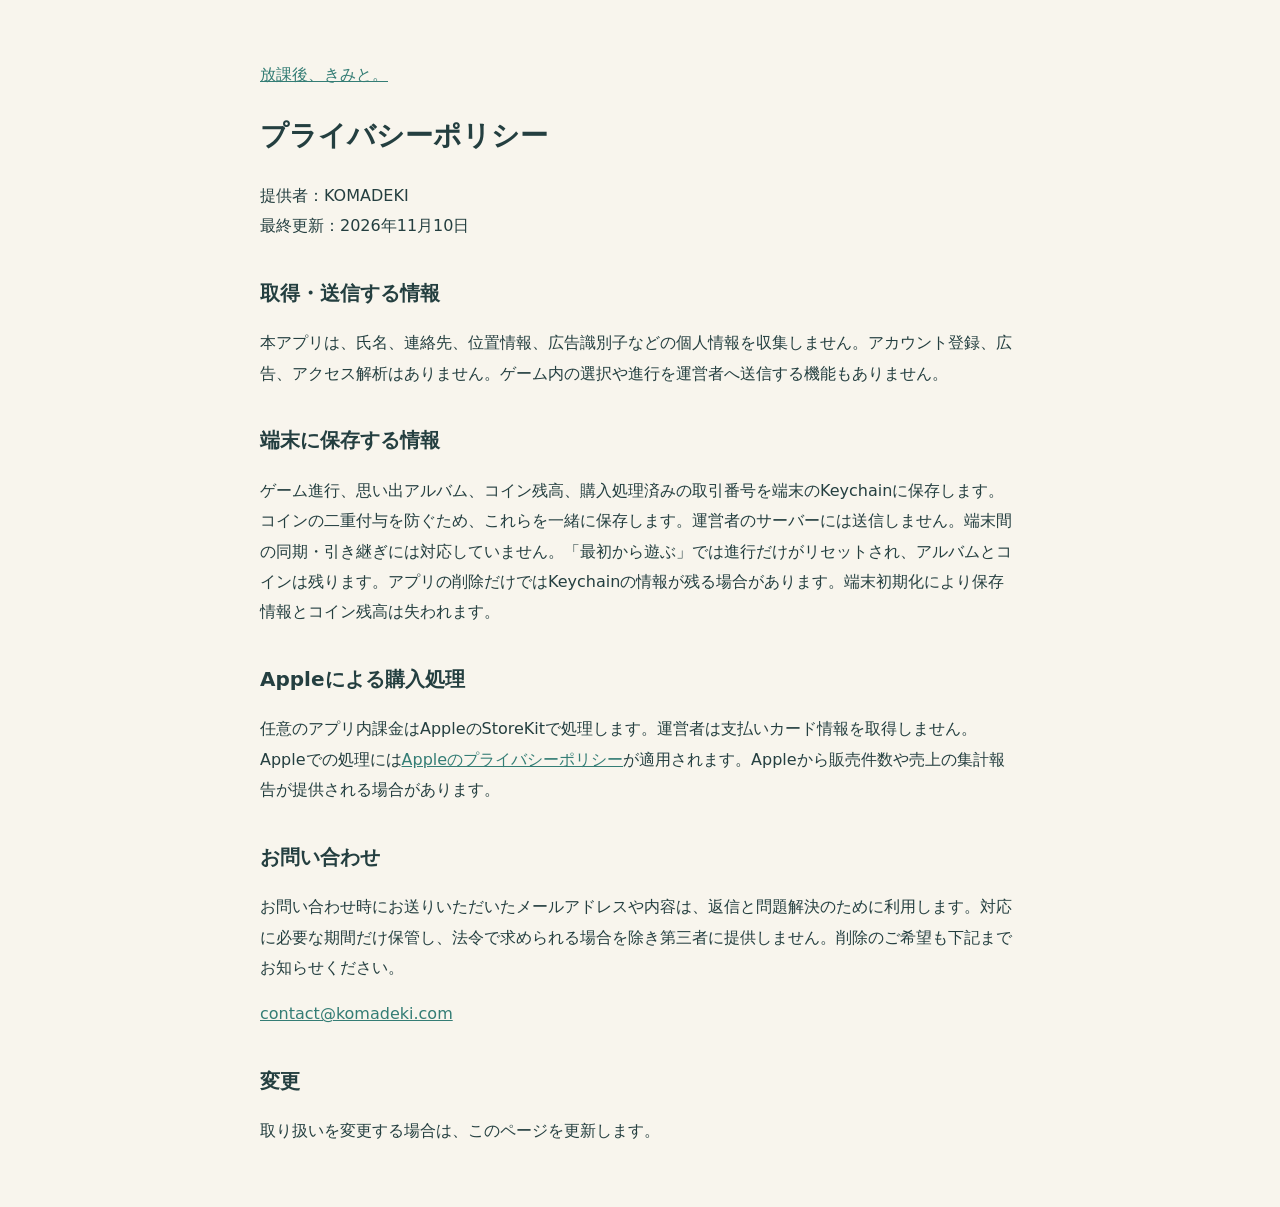
==== privacy.html @ 01fa417b "Publish After School game support and privacy pages" ====
<!doctype html><html lang="ja"><meta charset="utf-8"><meta name="viewport" content="width=device-width,initial-scale=1"><title>プライバシーポリシー｜放課後、きみと。</title><style>body{font:16px/1.9 system-ui,sans-serif;color:#243f40;background:#f8f5ed;max-width:760px;margin:60px auto;padding:0 24px}a{color:#347d75}h1{font-size:28px}h2{font-size:20px;margin-top:32px}</style><a href="./">放課後、きみと。</a><h1>プライバシーポリシー</h1><p>提供者：KOMADEKI<br>最終更新：2026年11月10日</p><h2>取得・送信する情報</h2><p>本アプリは、氏名、連絡先、位置情報、広告識別子などの個人情報を収集しません。アカウント登録、広告、アクセス解析はありません。ゲーム内の選択や進行を運営者へ送信する機能もありません。</p><h2>端末に保存する情報</h2><p>ゲーム進行、思い出アルバム、コイン残高、購入処理済みの取引番号を端末のKeychainに保存します。コインの二重付与を防ぐため、これらを一緒に保存します。運営者のサーバーには送信しません。端末間の同期・引き継ぎには対応していません。「最初から遊ぶ」では進行だけがリセットされ、アルバムとコインは残ります。アプリの削除だけではKeychainの情報が残る場合があります。端末初期化により保存情報とコイン残高は失われます。</p><h2>Appleによる購入処理</h2><p>任意のアプリ内課金はAppleのStoreKitで処理します。運営者は支払いカード情報を取得しません。Appleでの処理には<a href="https://www.apple.com/jp/legal/privacy/">Appleのプライバシーポリシー</a>が適用されます。Appleから販売件数や売上の集計報告が提供される場合があります。</p><h2>お問い合わせ</h2><p>お問い合わせ時にお送りいただいたメールアドレスや内容は、返信と問題解決のために利用します。対応に必要な期間だけ保管し、法令で求められる場合を除き第三者に提供しません。削除のご希望も下記までお知らせください。</p><p><a href="mailto:contact@komadeki.com?subject=放課後、きみと。：お問い合わせ">contact@komadeki.com</a></p><h2>変更</h2><p>取り扱いを変更する場合は、このページを更新します。</p></html>
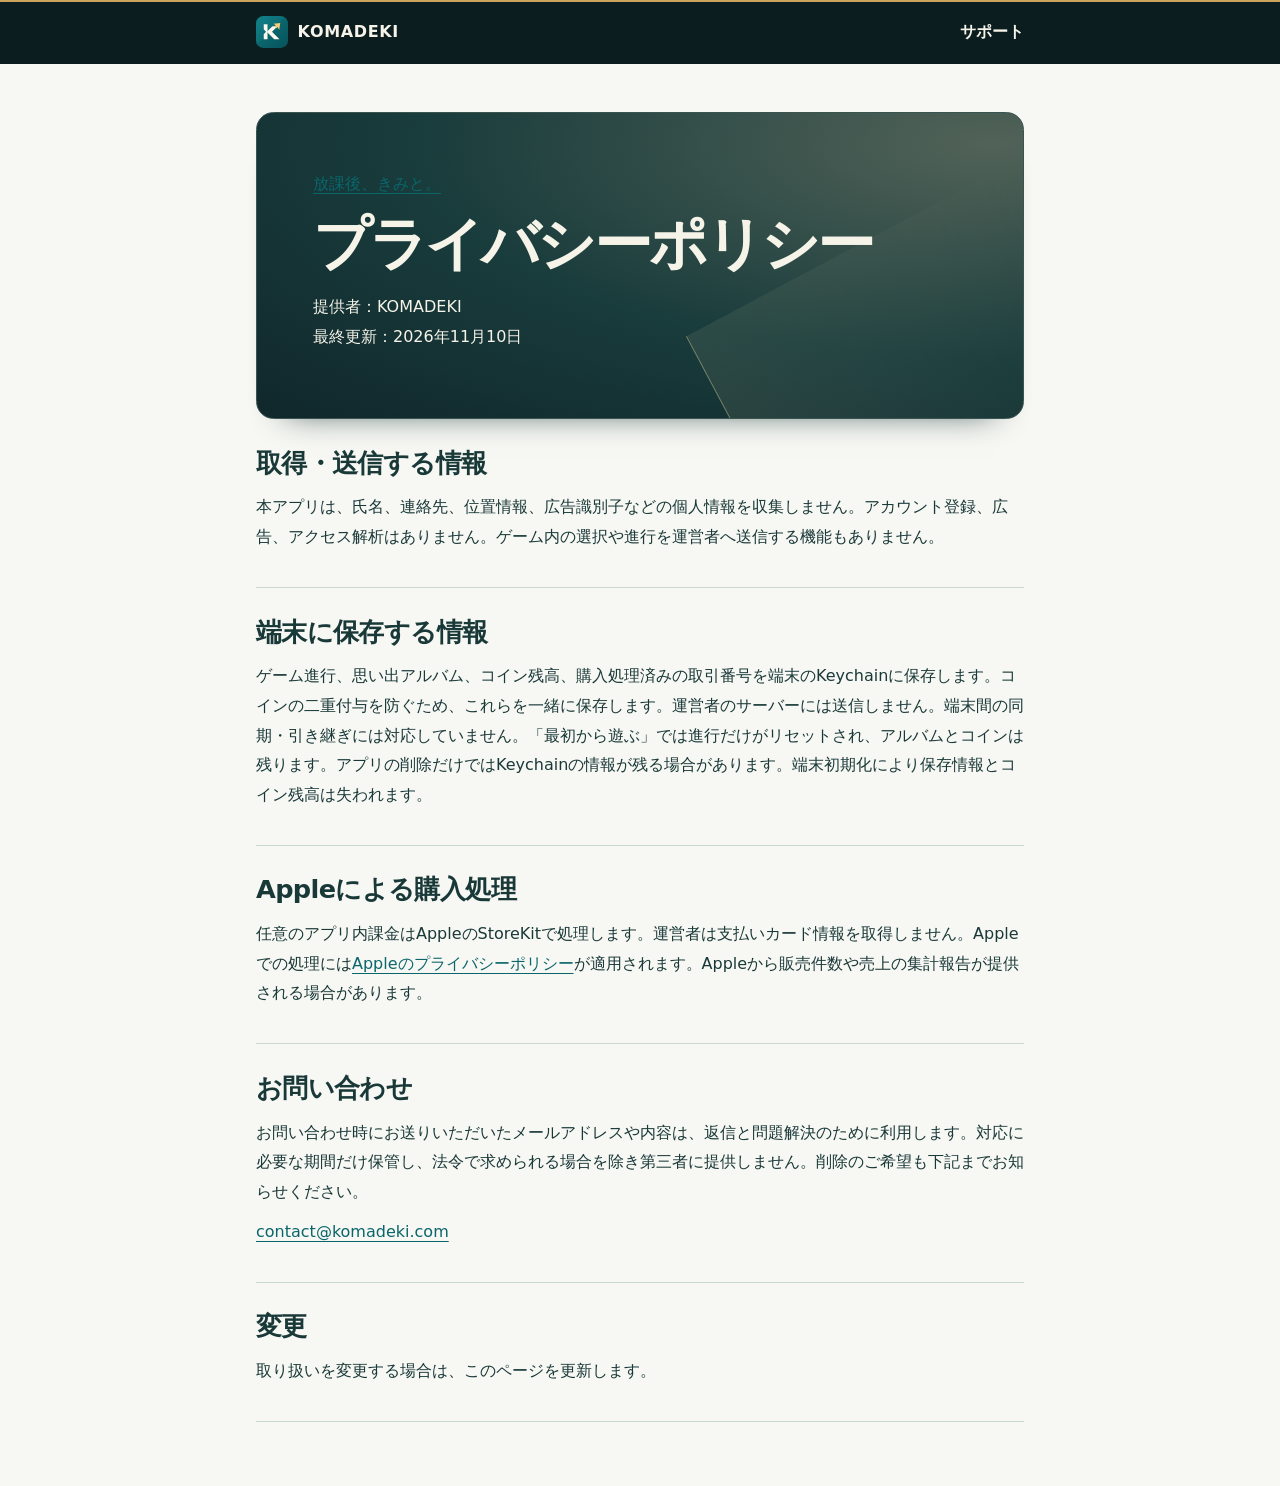
==== commit 7bfeb0f0: "Bring the After School public support pages into the KOMADEKI studio" ====
--- a/privacy.html
+++ b/privacy.html
@@ -1 +1,18 @@
-<!doctype html><html lang="ja"><meta charset="utf-8"><meta name="viewport" content="width=device-width,initial-scale=1"><title>プライバシーポリシー｜放課後、きみと。</title><style>body{font:16px/1.9 system-ui,sans-serif;color:#243f40;background:#f8f5ed;max-width:760px;margin:60px auto;padding:0 24px}a{color:#347d75}h1{font-size:28px}h2{font-size:20px;margin-top:32px}</style><a href="./">放課後、きみと。</a><h1>プライバシーポリシー</h1><p>提供者：KOMADEKI<br>最終更新：2026年11月10日</p><h2>取得・送信する情報</h2><p>本アプリは、氏名、連絡先、位置情報、広告識別子などの個人情報を収集しません。アカウント登録、広告、アクセス解析はありません。ゲーム内の選択や進行を運営者へ送信する機能もありません。</p><h2>端末に保存する情報</h2><p>ゲーム進行、思い出アルバム、コイン残高、購入処理済みの取引番号を端末のKeychainに保存します。コインの二重付与を防ぐため、これらを一緒に保存します。運営者のサーバーには送信しません。端末間の同期・引き継ぎには対応していません。「最初から遊ぶ」では進行だけがリセットされ、アルバムとコインは残ります。アプリの削除だけではKeychainの情報が残る場合があります。端末初期化により保存情報とコイン残高は失われます。</p><h2>Appleによる購入処理</h2><p>任意のアプリ内課金はAppleのStoreKitで処理します。運営者は支払いカード情報を取得しません。Appleでの処理には<a href="https://www.apple.com/jp/legal/privacy/">Appleのプライバシーポリシー</a>が適用されます。Appleから販売件数や売上の集計報告が提供される場合があります。</p><h2>お問い合わせ</h2><p>お問い合わせ時にお送りいただいたメールアドレスや内容は、返信と問題解決のために利用します。対応に必要な期間だけ保管し、法令で求められる場合を除き第三者に提供しません。削除のご希望も下記までお知らせください。</p><p><a href="mailto:contact@komadeki.com?subject=放課後、きみと。：お問い合わせ">contact@komadeki.com</a></p><h2>変更</h2><p>取り扱いを変更する場合は、このページを更新します。</p></html>
+<!doctype html>
+<html lang="ja"><head>
+<meta charset="utf-8">
+<meta name="viewport" content="width=device-width,initial-scale=1">
+<meta name="theme-color" content="#0c1d20">
+<title>プライバシーポリシー｜放課後、きみと。</title>
+<link rel="icon" type="image/svg+xml" href="./maker-mark.svg">
+<link rel="stylesheet" href="./studio.css">
+</head><body>
+<header><nav aria-label="サイト案内"><a class="brand" href="https://komadeki.com/"><img src="./maker-mark.svg" width="32" height="32" alt="">KOMADEKI</a><a href="./index.html">サポート</a></nav></header>
+<main>
+<div class="hero"><a href="./">放課後、きみと。</a><h1>プライバシーポリシー</h1><p>提供者：KOMADEKI<br>最終更新：2026年11月10日</p></div>
+<section><h2>取得・送信する情報</h2><p>本アプリは、氏名、連絡先、位置情報、広告識別子などの個人情報を収集しません。アカウント登録、広告、アクセス解析はありません。ゲーム内の選択や進行を運営者へ送信する機能もありません。</p></section>
+<section><h2>端末に保存する情報</h2><p>ゲーム進行、思い出アルバム、コイン残高、購入処理済みの取引番号を端末のKeychainに保存します。コインの二重付与を防ぐため、これらを一緒に保存します。運営者のサーバーには送信しません。端末間の同期・引き継ぎには対応していません。「最初から遊ぶ」では進行だけがリセットされ、アルバムとコインは残ります。アプリの削除だけではKeychainの情報が残る場合があります。端末初期化により保存情報とコイン残高は失われます。</p></section>
+<section><h2>Appleによる購入処理</h2><p>任意のアプリ内課金はAppleのStoreKitで処理します。運営者は支払いカード情報を取得しません。Appleでの処理には<a href="https://www.apple.com/jp/legal/privacy/">Appleのプライバシーポリシー</a>が適用されます。Appleから販売件数や売上の集計報告が提供される場合があります。</p></section>
+<section><h2>お問い合わせ</h2><p>お問い合わせ時にお送りいただいたメールアドレスや内容は、返信と問題解決のために利用します。対応に必要な期間だけ保管し、法令で求められる場合を除き第三者に提供しません。削除のご希望も下記までお知らせください。</p><p><a href="mailto:contact@komadeki.com?subject=放課後、きみと。：お問い合わせ">contact@komadeki.com</a></p></section>
+<section><h2>変更</h2><p>取り扱いを変更する場合は、このページを更新します。</p></section>
+</main></body></html>
--- a/studio.css
+++ b/studio.css
@@ -0,0 +1,27 @@
+:root{color-scheme:light;--ink:#193938;--teal:#0a666b;--paper:#f7f7f3;--line:#cbd8d1}
+*{box-sizing:border-box}
+body{margin:0;background:var(--paper);color:var(--ink);font:1rem/1.85 system-ui,"Hiragino Sans",sans-serif}
+header{background:#0c1d20;color:#f6f3e8}
+nav,main{width:min(100% - 2rem,48rem);margin:auto}
+nav{display:flex;align-items:center;justify-content:space-between;gap:1rem;padding:1rem 0}
+nav a{color:inherit;text-decoration:none;font-weight:700}
+.brand{display:flex;align-items:center;gap:.6rem;letter-spacing:.04em}
+.brand img{border-radius:23%}
+main{padding:clamp(1rem,4vw,3rem) 0 4rem}
+.hero{isolation:isolate;position:relative;overflow:hidden;background:radial-gradient(ellipse at 96% 10%,#526358,#193c3c 55%,#10272b);color:#f6f4e9;border:1px solid #3a5450;border-radius:1.1rem;padding:clamp(1.3rem,5vw,3.5rem);box-shadow:0 1.3rem 2rem -1.85rem #1b393a}
+.hero::after{content:"";position:absolute;z-index:-1;right:-6%;bottom:-22%;width:45%;height:80%;transform:rotate(-28deg);border-left:1px solid #fae6ad6b;background:linear-gradient(90deg,#e8dcae18,transparent)}
+.tag{margin:0;color:#f1d592;font-size:.78rem;font-weight:700;letter-spacing:.08em}
+h1{font-size:clamp(1.85rem,6vw,3.6rem);line-height:1.28;letter-spacing:-.05em;margin:.6rem 0;text-wrap:balance}
+h2{font-size:clamp(1.2rem,3vw,1.6rem);line-height:1.5;margin:0;letter-spacing:-.025em}
+p{margin:.65rem 0}
+section{padding:1.55rem 0;border-bottom:1px solid var(--line);scroll-margin-top:1rem}
+a{color:var(--teal);text-underline-offset:.22em;overflow-wrap:anywhere}
+a:focus-visible{outline:3px solid #ad7936;outline-offset:4px}
+@media(prefers-reduced-motion:no-preference){
+ @supports(animation-timeline:view()){
+  section h2{animation:rise 1s ease-out backwards;animation-timeline:view();animation-range:entry 0% entry 85%}
+  body::before{content:"";position:fixed;top:0;left:0;right:0;height:2px;background:#cca25d;z-index:4;transform-origin:left;animation:read 1s linear both;animation-timeline:scroll(root block)}
+ }
+}
+@keyframes rise{from{opacity:.78;transform:translateY(10px)}}
+@keyframes read{from{transform:scaleX(0)}to{transform:scaleX(1)}}
